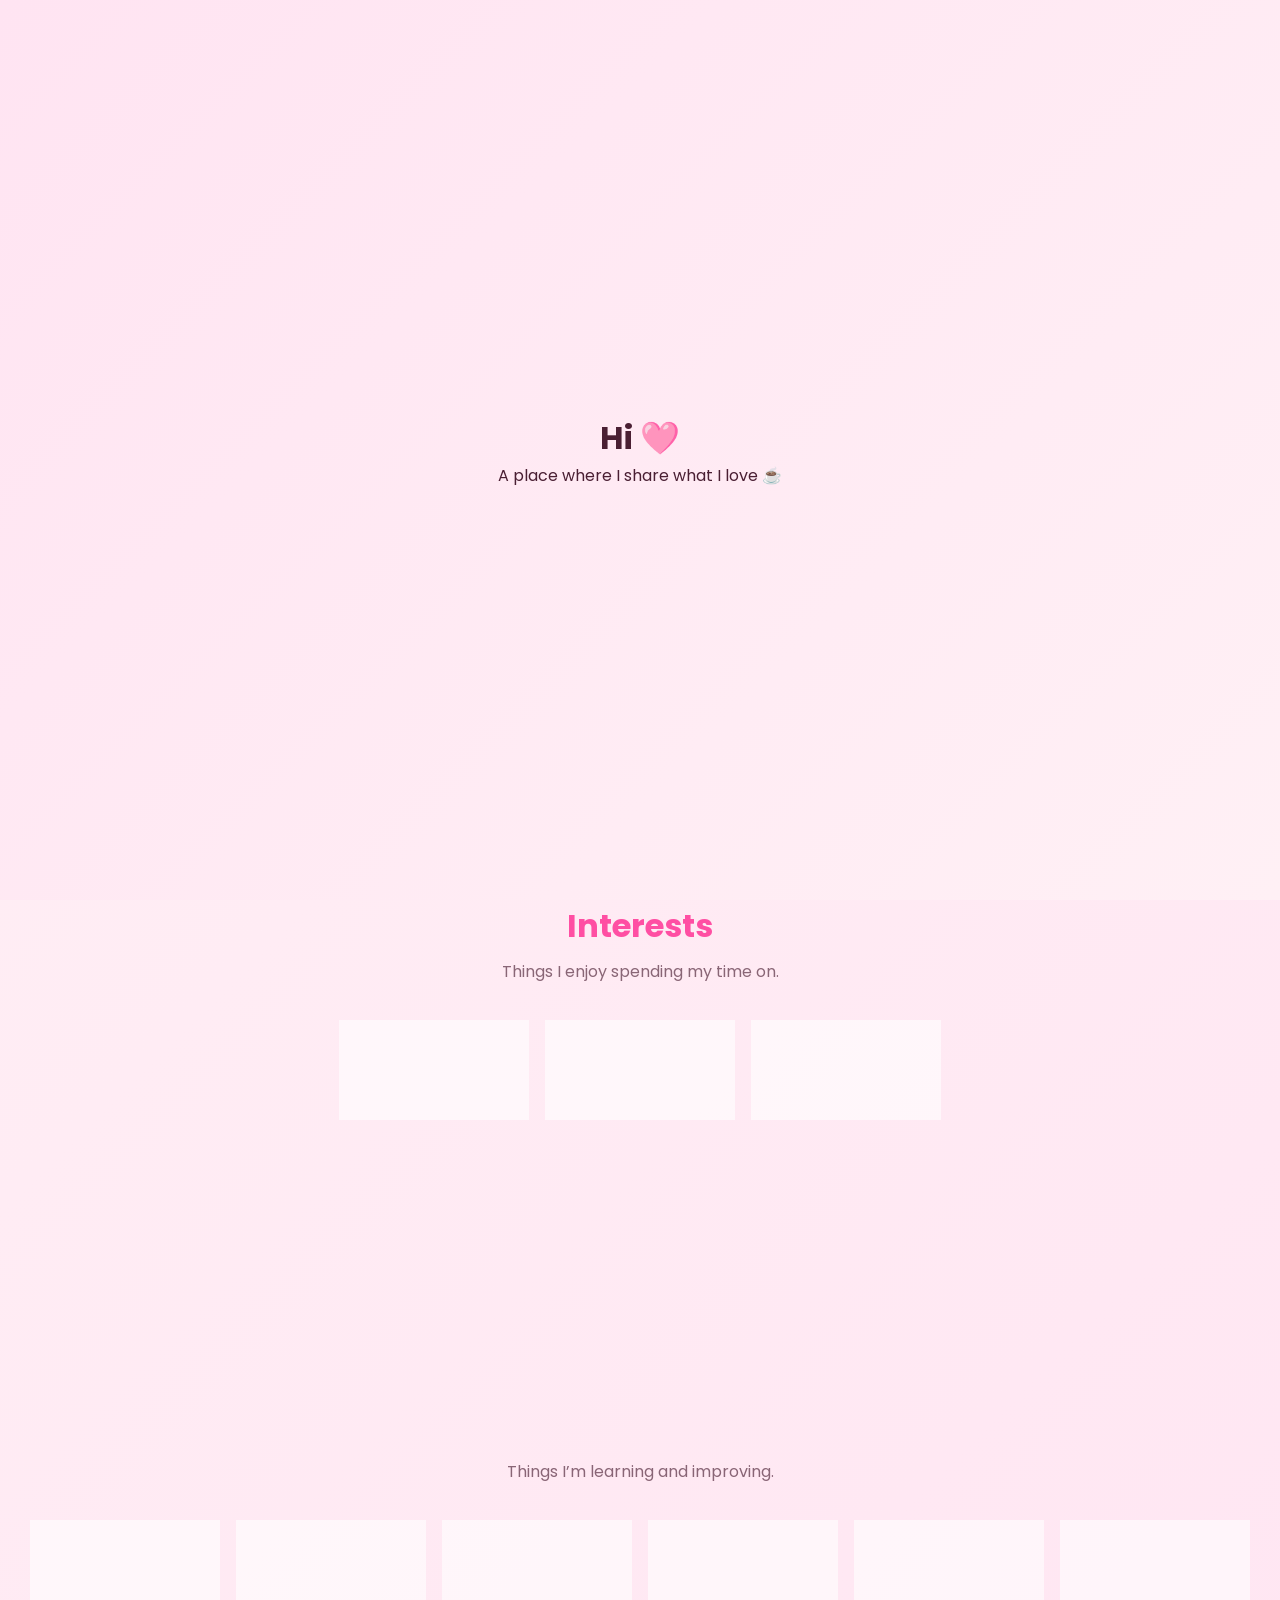
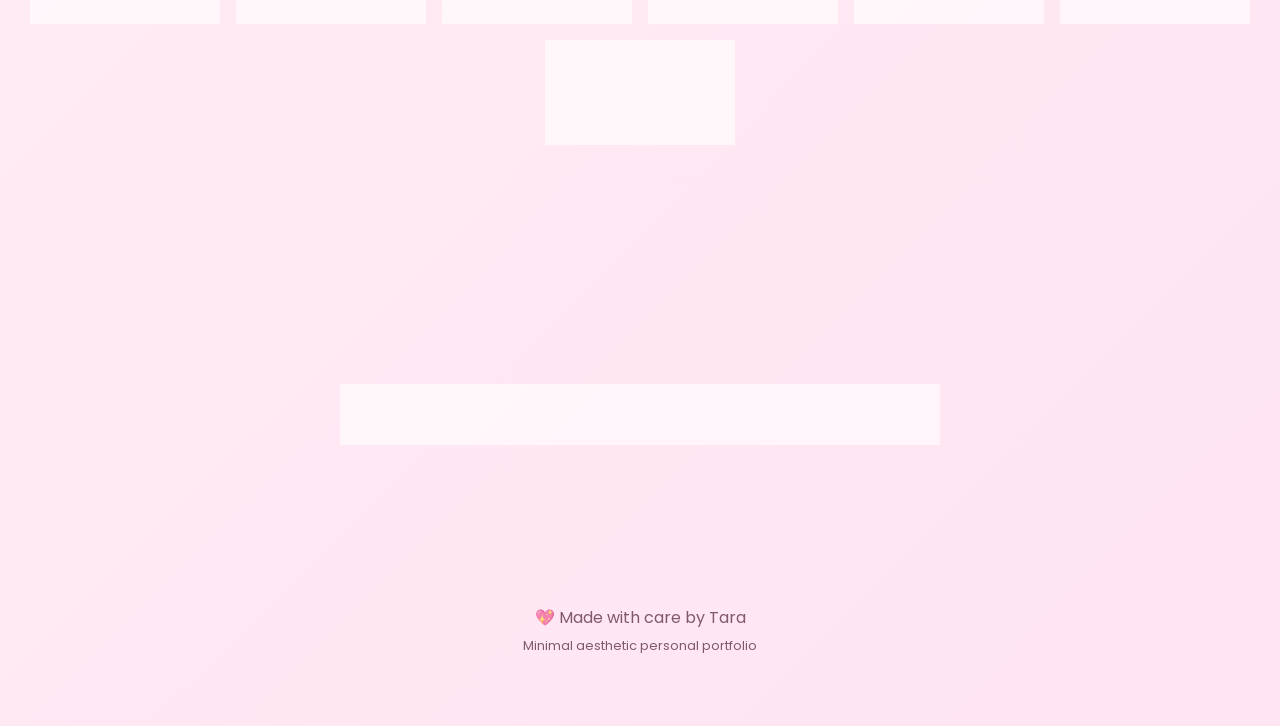
==== index.html @ 91a9c25f "Add files via upload" ====
<!DOCTYPE html>
<html lang="en">

<head>
<meta charset="UTF-8">
<meta name="viewport" content="width=device-width, initial-scale=1.0">

<title>Tara | Personal World</title>

<link href="https://fonts.googleapis.com/css2?family=Poppins:wght@300;400;500;600;700&display=swap" rel="stylesheet">
<link rel="stylesheet" href="style.css">
</head>

<body>

<!-- =========================
🌸 INTRO SCREEN
========================= -->
<div id="intro">
    <div class="intro-inner">
        <h1>Hi 🩷</h1>
        <p>A place where I share what I love ☕️</p>
    </div>
</div>

<!-- =========================
🌸 MAIN WRAPPER
========================= -->
<div id="app">

<!-- =========================
🌸 NAVBAR
========================= -->
<header class="navbar">

    <div class="logo">
        <span>Tara</span>
    </div>

    <nav class="nav-links">
        <a href="index.html">Home</a>
        <a href="about.html">About Me</a>
        <a href="contact.html">Contact</a>
    </nav>

</header>

<!-- =========================
🌸 HERO SECTION
========================= -->
<section class="hero">

    <div class="hero-content">

        <h1 class="hero-title">Welcome ✨</h1>

        <p class="hero-subtitle">
            A minimal aesthetic world built with love, passion and soft colors.
        </p>

        <div class="hero-badges">

            <span>💖 Personal</span>
            <span>🌸 Aesthetic</span>
            <span>✨ Creative</span>

        </div>

    </div>

</section>

<!-- =========================
🌸 INTERESTS SECTION
========================= -->
<section class="section">

    <h2 class="section-title">Interests</h2>

    <p class="section-desc">
        Things I enjoy spending my time on.
    </p>

    <div class="grid">

        <a class="card" href="anime.html">
            <div class="text">🍰 Anime</div>
            <div class="subtext">Stories, emotions, visuals</div>
        </a>

        <a class="card" href="games.html">
            <div class="text">🎮 Games</div>
            <div class="subtext">Relaxing & immersive worlds</div>
        </a>

        <a class="card" href="nature.html">
            <div class="text">🌿 Nature</div>
            <div class="subtext">Peace, animals, calm energy</div>
        </a>

    </div>

</section>

<!-- =========================
🌸 SKILLS SECTION
========================= -->
<section class="section large-space">

    <h2 class="section-title">Skills</h2>

    <p class="section-desc">
        Things I’m learning and improving.
    </p>

    <div class="grid">

        <div class="card"><div class="icon">📚</div><div class="text">Mathematics</div></div>
        <div class="card"><div class="icon">🔬</div><div class="text">Physics</div></div>
        <div class="card"><div class="icon">🍳</div><div class="text">Cooking</div></div>
        <div class="card"><div class="icon">💻</div><div class="text">Programming</div></div>
        <div class="card"><div class="icon">🎀</div><div class="text">Web Design</div></div>
        <div class="card"><div class="icon">🦅</div><div class="text">English</div></div>
        <div class="card"><div class="icon">🍱</div><div class="text">Japanese</div></div>

    </div>

</section>

<!-- =========================
🌸 EXTRA SECTION
========================= -->
<section class="section extra">

    <h2 class="section-title">Little Thoughts</h2>

    <div class="quote-box">

        <p>
            “I like quiet things, soft colors, and worlds I can disappear into.”
        </p>

    </div>

</section>

<!-- =========================
🌸 FOOTER
========================= -->
<footer>

    <div class="footer-inner">

        <p>💖 Made with care by Tara</p>

        <p class="footer-small">
            Minimal aesthetic personal portfolio
        </p>

    </div>

</footer>

</div>

<!-- =========================
🌸 MUSIC SYSTEM
========================= -->
<audio id="music" loop>
    <source src="Family Guy Opening.mp3" type="audio/mpeg">
</audio>

<button id="music-btn">🎵 Music</button>

<script src="script.js"></script>

</body>
</html>
---- style.css ----
/* =========================
🌸 RESET
========================= */

* {
    margin: 0;
    padding: 0;
    box-sizing: border-box;
}

body {
    font-family: "Poppins", sans-serif;
    background: linear-gradient(135deg, #fff0f5, #ffe4f2);
    color: #4a1f33;
    line-height: 1.6;
    overflow-x: hidden;
}

/* =========================
🌸 GLOBAL LINKS
========================= */

a {
    text-decoration: none;
    color: inherit;
    transition: 0.3s ease;
}

a:hover {
    color: #ff4fa3;
}

/* =========================
🌸 LANGUAGE FIX (REAL FIX)
========================= */

/* کل سایت انگلیسی */
html {
    direction: ltr;
    unicode-bidi: plaintext;
}

/* فقط متن فارسی (کاملاً درست و پایدار) */
.rtl {
    direction: rtl;
    text-align: right;
    unicode-bidi: plaintext;
}

/* =========================
🌸 INTRO
========================= */

#intro {
    position: fixed;
    inset: 0;
    display: flex;
    justify-content: center;
    align-items: center;
    background: linear-gradient(135deg, #ffe4f2, #fff0f5);
    z-index: 9999;
    transition: opacity 1s ease;
}

.intro-inner {
    text-align: center;
    animation: pop 1s ease;
}

@keyframes pop {
    from { transform: scale(0.85); opacity: 0; }
    to { transform: scale(1); opacity: 1; }
}

/* =========================
🌸 APP
========================= */

#app {
    opacity: 0;
    animation: fadeIn 0.8s ease forwards;
    animation-delay: 3s;
}

@keyframes fadeIn {
    to { opacity: 1; }
}

/* =========================
🌸 NAVBAR (FIXED OVERFLOW)
========================= */

.navbar {
    position: fixed;
    top: 0;
    width: 100%;
    padding: 12px 18px;

    display: flex;
    justify-content: space-between;
    align-items: center;

    background: rgba(255,255,255,0.55);
    backdrop-filter: blur(14px);

    z-index: 1000;
}

/* لوگو */
.logo span {
    font-weight: 700;
    color: #ff4fa3;
    white-space: nowrap;
}

/* لینک‌ها (FIX OVERFLOW) */
.nav-links {
    display: flex;
    gap: 14px;
    flex-wrap: nowrap;
    align-items: center;
}

.nav-links a {
    white-space: nowrap;
    font-size: 0.95rem;
    padding: 4px 6px;
}

/* =========================
🌸 HERO
========================= */

.hero {
    height: 90vh;
    display: flex;
    justify-content: center;
    align-items: center;
    text-align: center;
    padding: 0 20px;
}

.hero-title {
    font-size: 3rem;
    color: #ff4fa3;
    text-shadow: 0 0 25px rgba(255,105,180,0.25);
}

.hero-subtitle {
    margin-top: 10px;
    opacity: 0.75;
    max-width: 520px;
    margin-inline: auto;
}

/* =========================
🌸 BADGES
========================= */

.hero-badges {
    margin-top: 18px;
    display: flex;
    justify-content: center;
    gap: 10px;
    flex-wrap: wrap;
}

.hero-badges span {
    padding: 6px 12px;
    border-radius: 20px;
    background: rgba(255,255,255,0.6);
    font-size: 0.8rem;
}

/* =========================
🌸 SECTIONS
========================= */

.section {
    padding: 90px 20px;
}

.large-space {
    margin-top: 100px;
}

.section-title {
    text-align: center;
    font-size: 2rem;
    color: #ff4fa3;
    margin-bottom: 8px;
}

.section-desc {
    text-align: center;
    opacity: 0.65;
    margin-bottom: 35px;
}

/* =========================
🌸 GRID / CARDS
========================= */

.grid {
    display: flex;
    flex-wrap: wrap;
    justify-content: center;
    gap: 16px;
}

.card {
    width: 190px;
    padding: 16px;
    border-radius: 18px;

    background: rgba(255,255,255,0.6);
    backdrop-filter: blur(12px);

    text-align: center;
    transition: 0.35s ease;

    opacity: 0;
    transform: translateY(10px);
    animation: show 0.6s ease forwards;
}

@keyframes show {
    to {
        opacity: 1;
        transform: translateY(0);
    }
}

.card:hover {
    transform: translateY(-8px) scale(1.04);
    box-shadow: 0 12px 30px rgba(255,105,180,0.25);
}

/* =========================
🌸 ICON + TEXT
========================= */

.icon {
    font-size: 1.6rem;
    margin-bottom: 6px;
}

.text {
    font-weight: 600;
}

.subtext {
    font-size: 0.75rem;
    opacity: 0.7;
    margin-top: 4px;
}

/* =========================
🌸 LIST ITEMS
========================= */

.item {
    display: flex;
    align-items: center;
    gap: 12px;

    padding: 12px 16px;
    border-radius: 14px;

    background: rgba(255,255,255,0.6);
    backdrop-filter: blur(12px);

    cursor: pointer;
    transition: 0.3s ease;

    width: 100%;
    max-width: 420px;
    margin: 0 auto;
}

.item img {
    width: 44px;
    height: 44px;
    border-radius: 50%;
    object-fit: cover;
}

.item span {
    font-weight: 500;
}

.item:hover {
    transform: scale(1.02);
    box-shadow: 0 10px 25px rgba(255, 105, 180, 0.2);
}

/* =========================
🌸 QUOTE BOX
========================= */

.quote-box {
    max-width: 600px;
    margin: 0 auto;
    padding: 18px;

    border-radius: 16px;
    background: rgba(255,255,255,0.6);
    backdrop-filter: blur(12px);

    text-align: center;
    font-style: italic;
}

/* =========================
🌸 FOOTER
========================= */

footer {
    text-align: center;
    padding: 70px 20px;
    opacity: 0.7;
}

.footer-small {
    font-size: 0.8rem;
    margin-top: 5px;
}

/* =========================
🌸 MUSIC BUTTON
========================= */

#music-btn {
    position: fixed;
    bottom: 18px;
    right: 18px;

    padding: 10px 14px;
    border: none;
    border-radius: 12px;

    background: #ff4fa3;
    color: white;

    cursor: pointer;
    transition: 0.3s ease;
}

#music-btn:hover {
    transform: scale(1.05);
}

/* =========================
🌸 RESPONSIVE FIX (IMPORTANT)
========================= */

@media (max-width: 768px) {

    .hero-title {
        font-size: 2rem;
    }

    .card {
        width: 150px;
    }

    .navbar {
        padding: 10px 14px;
    }

    .nav-links {
        gap: 10px;
        font-size: 0.85rem;
    }
}
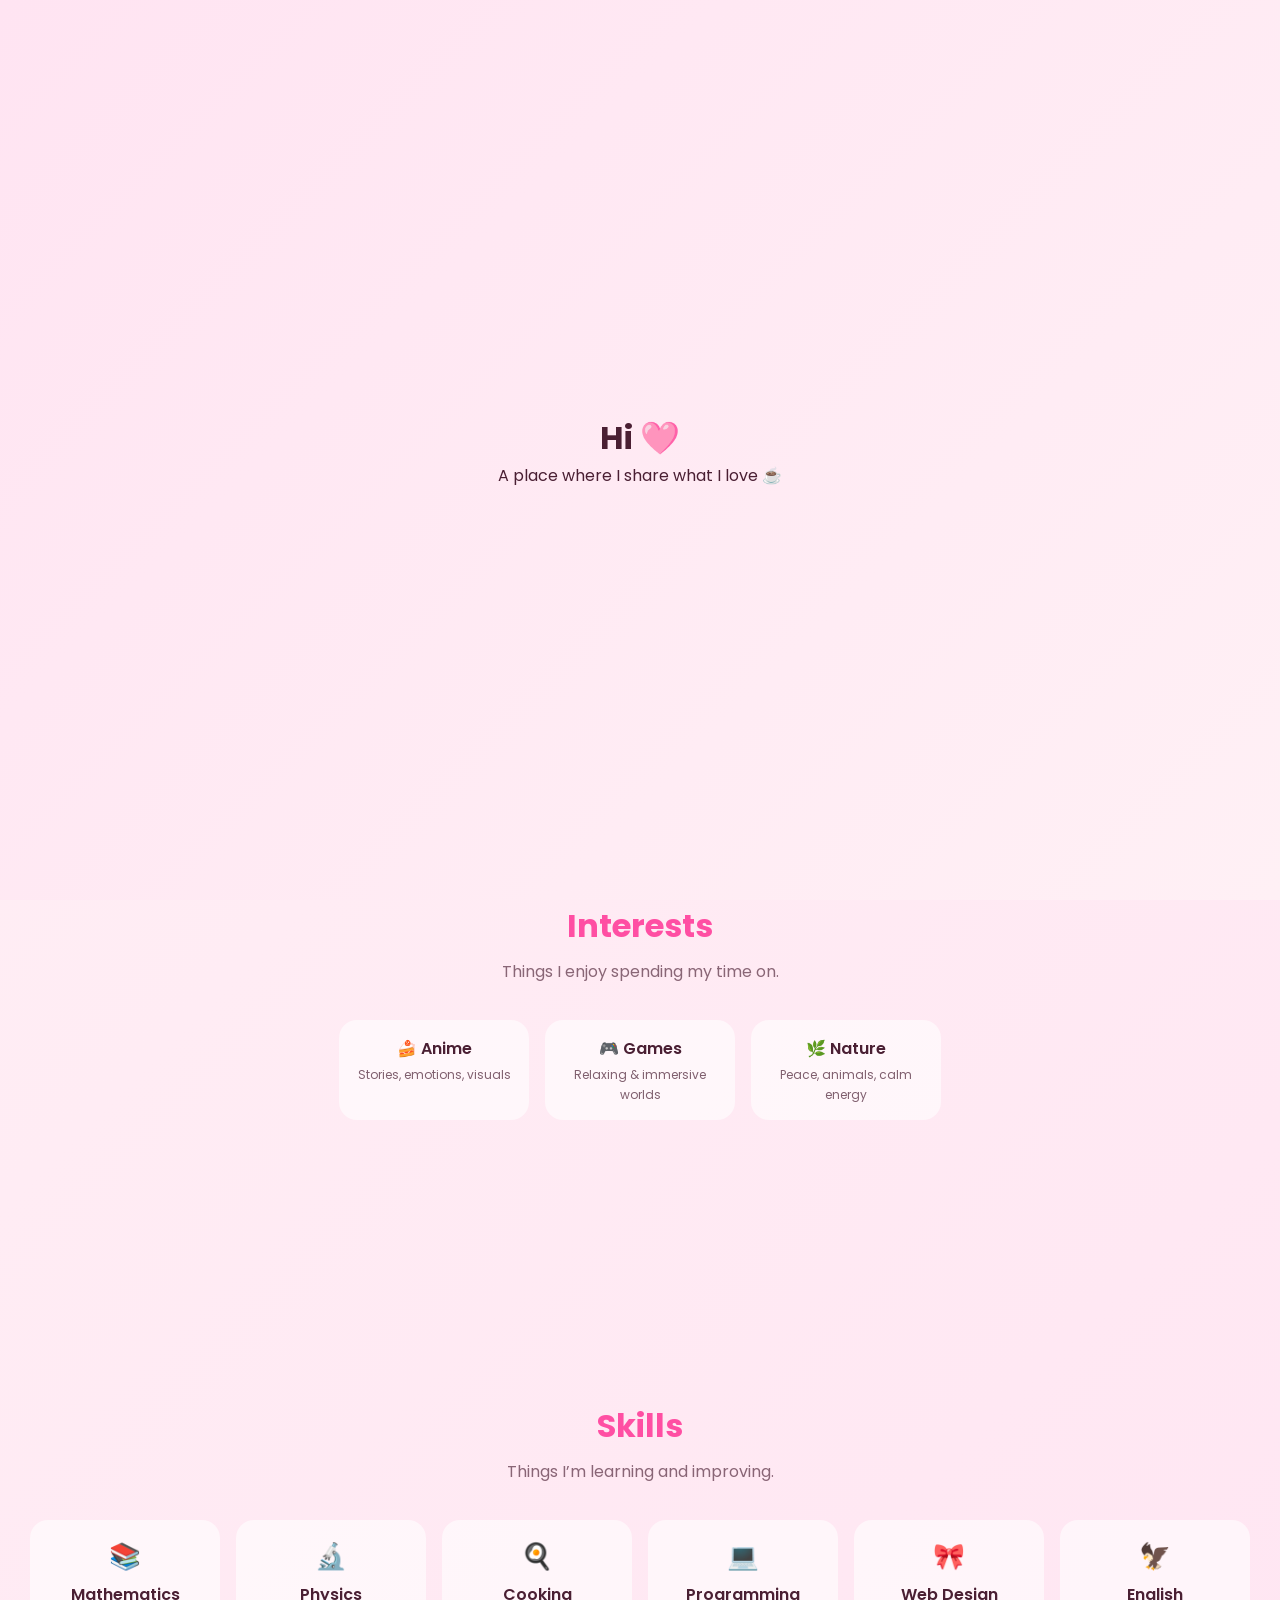
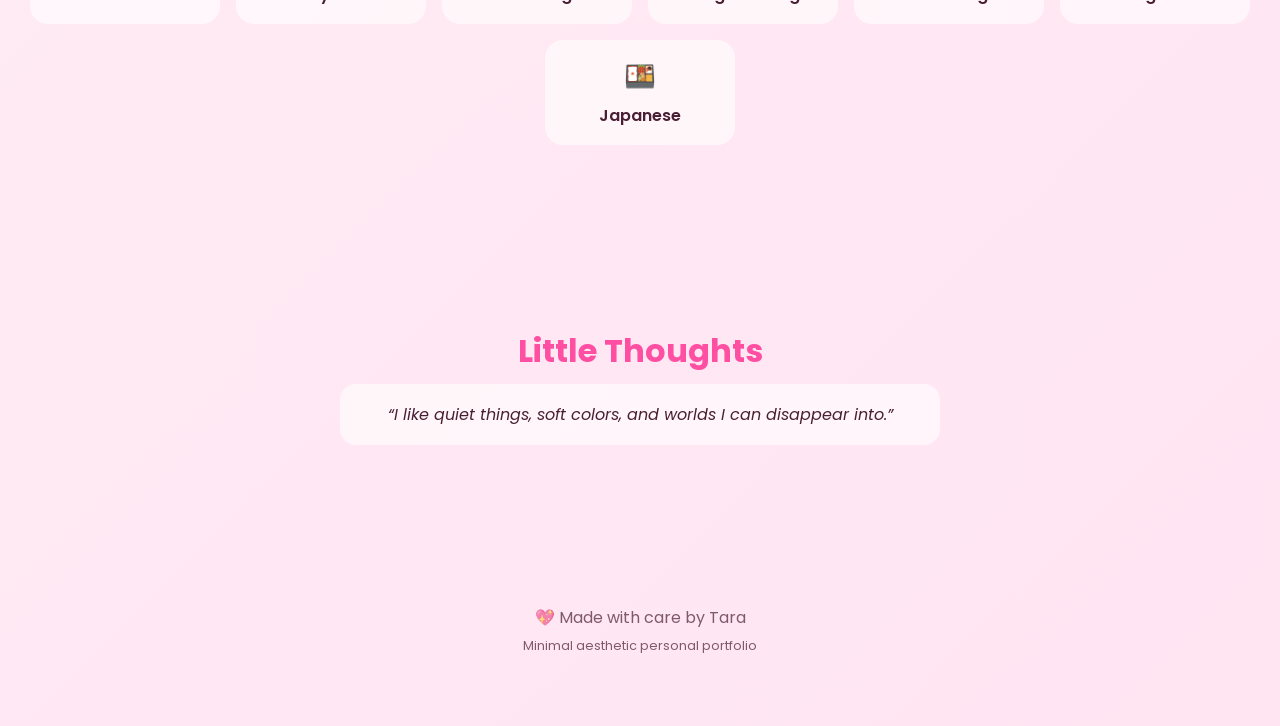
==== commit 93f7d57f: "Add files via upload" ====
--- a/index.html
+++ b/index.html
@@ -167,7 +167,7 @@
 🌸 MUSIC SYSTEM
 ========================= -->
 <audio id="music" loop>
-    <source src="Family Guy Opening.mp3" type="audio/mpeg">
+    <source src="Family-Guy-Opening.mp3" type="audio/mpeg">
 </audio>
 
 <button id="music-btn">🎵 Music</button>
